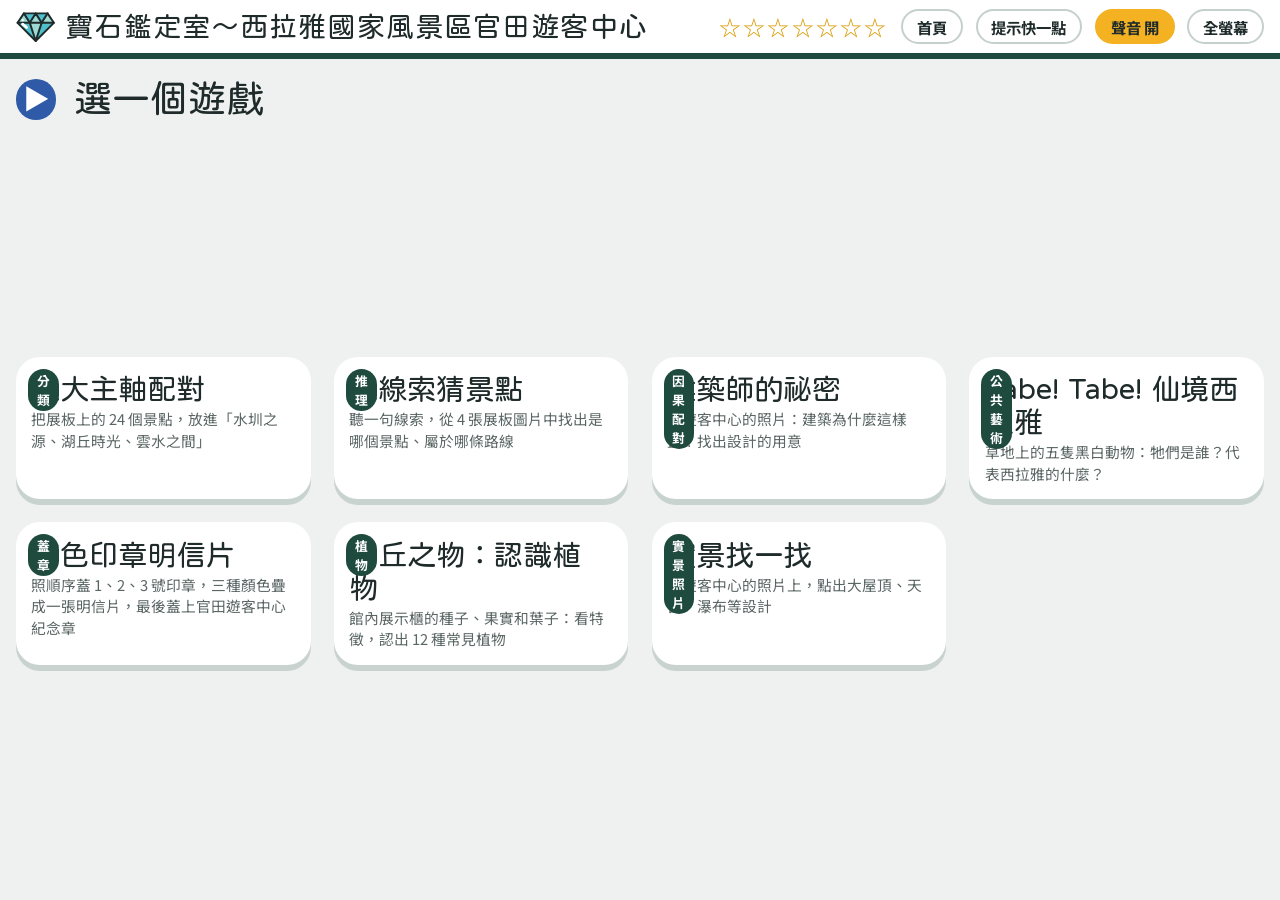
==== download/寶石鑑定室_官田遊客中心.html @ 18c557d2 "Use new clear photos for the Hills and Lake in Time spot cards Co-Authored-By: Claude Opus 5.5 <nore" ====
<!doctype html>
<html lang="zh-Hant">
<head>
<meta charset="utf-8">
<meta name="viewport" content="width=device-width, initial-scale=1, viewport-fit=cover">
<style>*,*::before,*::after{box-sizing:border-box}body{margin:0}img{max-width:100%}[hidden]{display:none!important}</style>
</head>
<body>
<script>const IMG = {"img/canal1.jpg":"[data-uri]","img/canal2.jpg":"[data-uri]","img/canal3.jpg":"[data-uri]","img/canal4.jpg":"[data-uri]","img/canal5.jpg":"[data-uri]","img/canal6.jpg":"[data-uri]","img/canal7.jpg":"[data-uri]","img/canal8.jpg":"[data-uri]","img/cloud1.jpg":"[data-uri]","img/cloud2.jpg":"[data-uri]","img/cloud3.jpg":"[data-uri]","img/cloud4.jpg":"[data-uri]","img/cloud5.jpg":"[data-uri]","img/cloud6.jpg":"[data-uri]","img/cloud7.jpg":"[data-uri]","img/cloud8.jpg":"[data-uri]","img/hero-canal.jpg":"[data-uri]","img/hero-cloud.jpg":"[data-uri]","img/hero-hill.jpg":"[data-uri]","img/hill1.jpg":"[data-uri]","img/hill2.jpg":"[data-uri]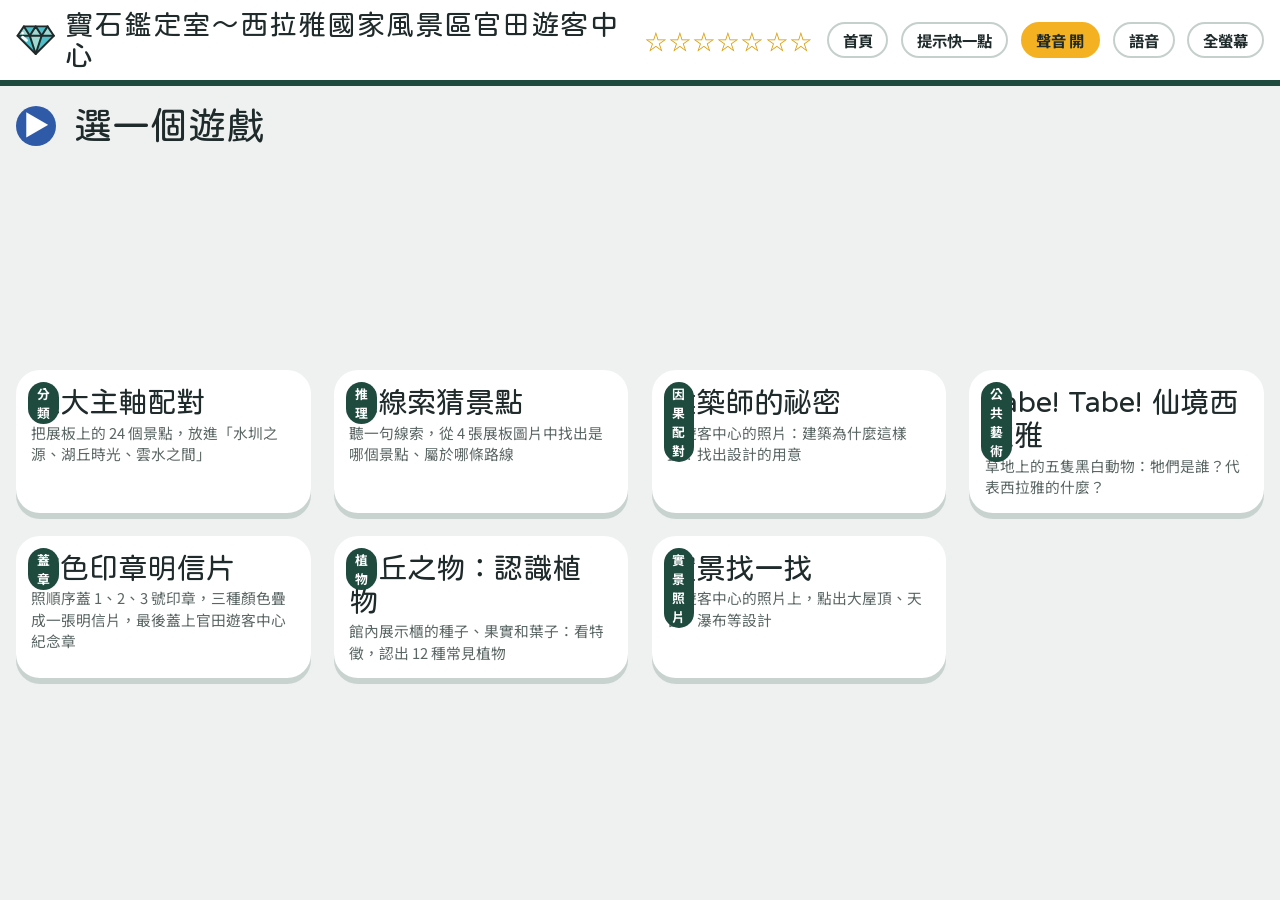
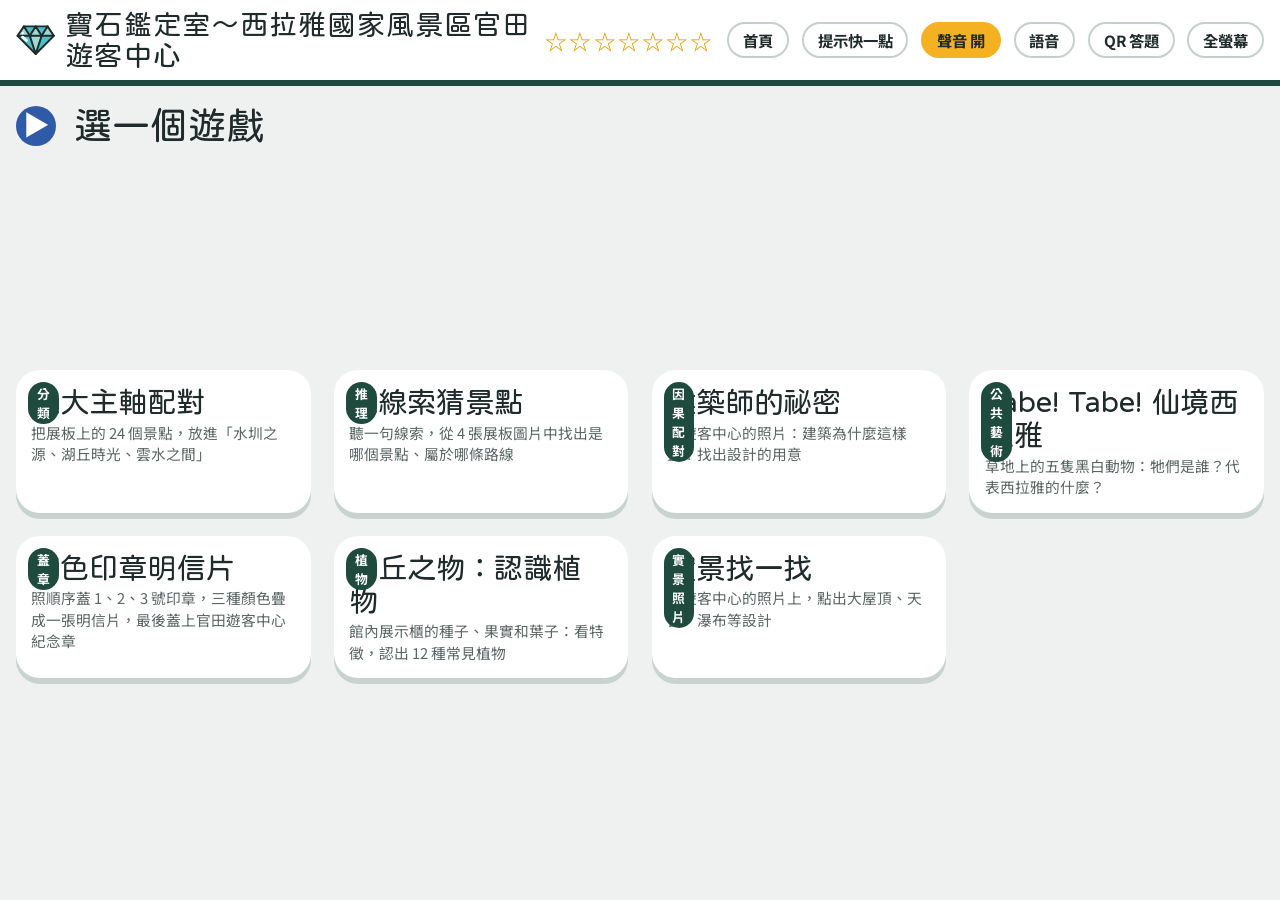
